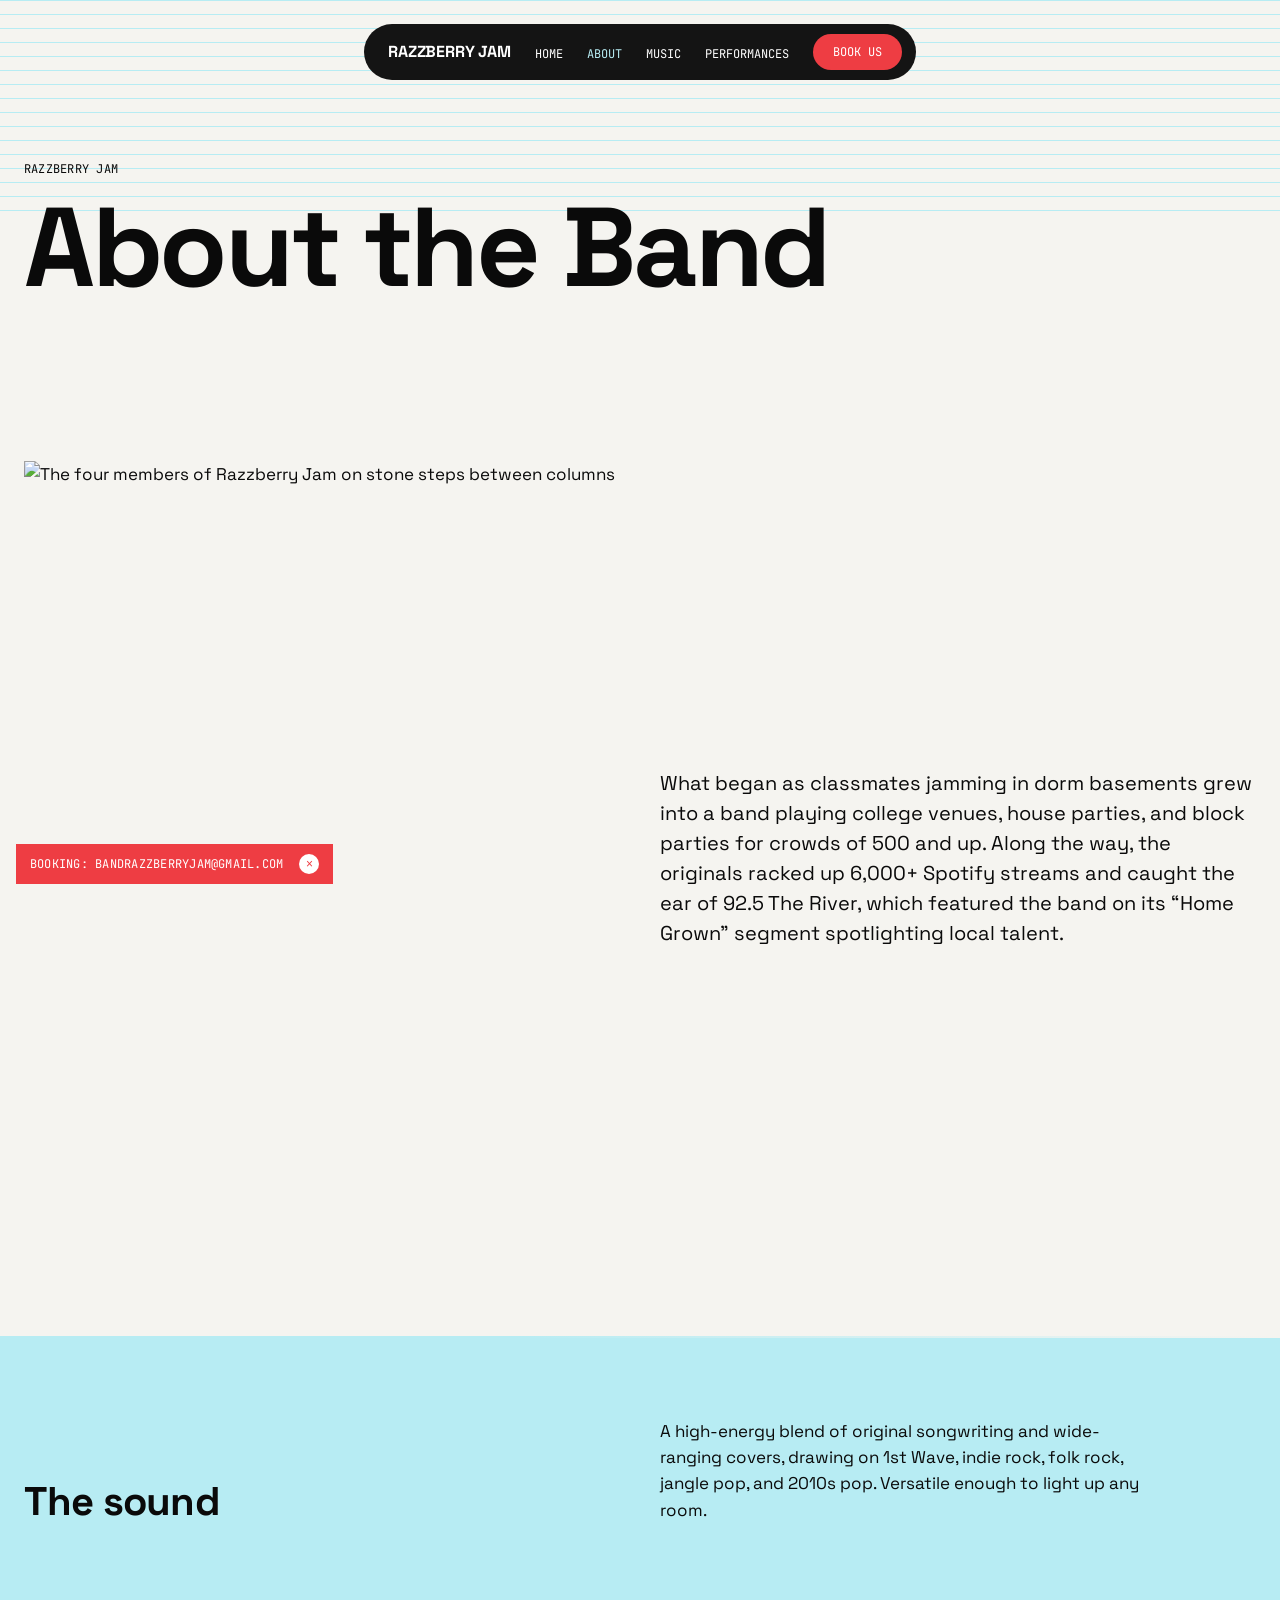
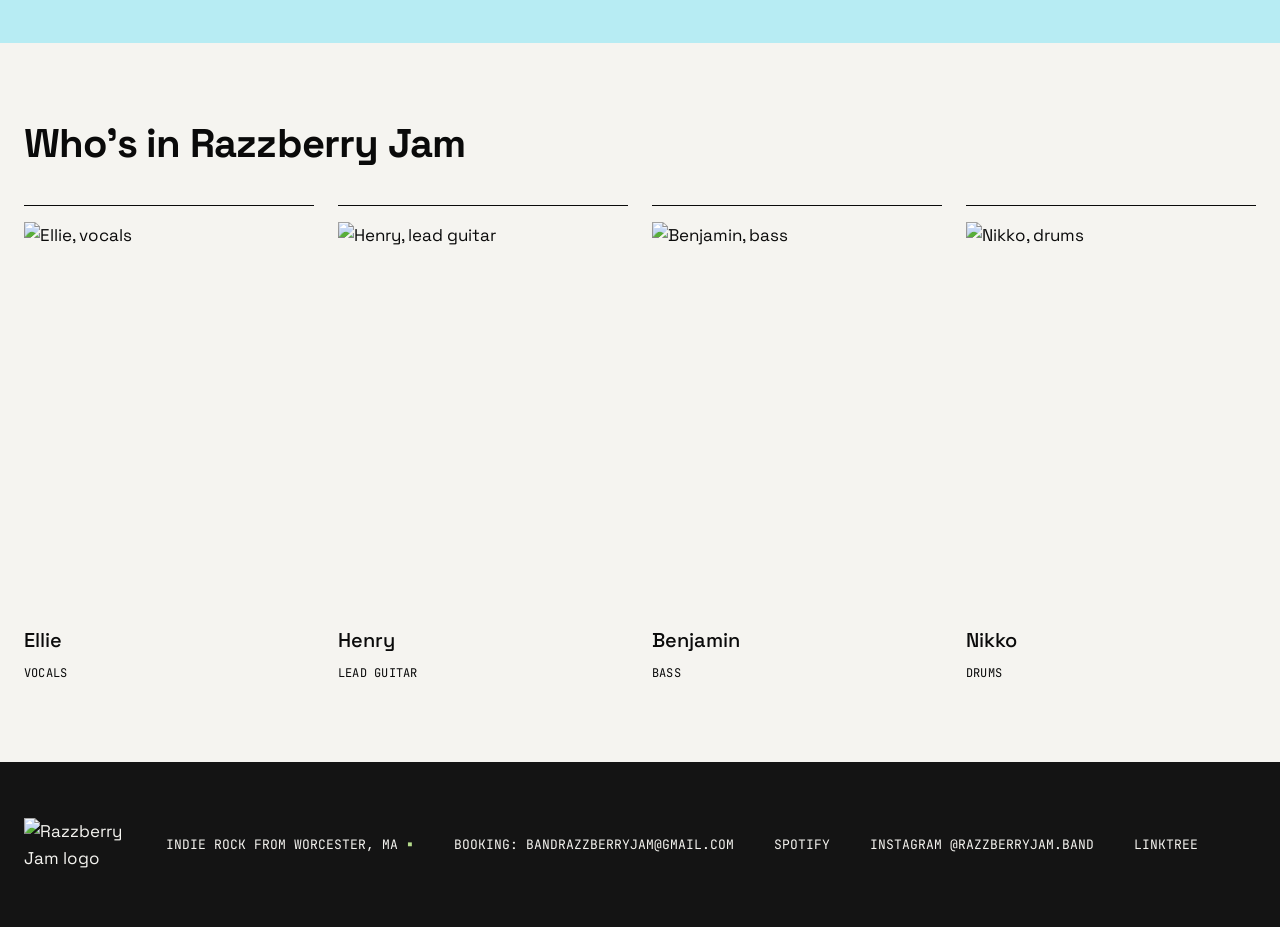
==== about.html @ fbe99e5a "Add files via upload" ====
<!DOCTYPE html>
<html lang="en">
<head>
  <meta charset="UTF-8">
  <meta name="viewport" content="width=device-width, initial-scale=1.0">
  <title>About Razzberry Jam — Worcester, MA Indie Band</title>
  <meta name="description" content="Meet Razzberry Jam, a four-piece indie band from Worcester, MA. Formed by college classmates, featured on 92.5 The River, and built for live rooms of every size.">
  <link rel="preconnect" href="https://fonts.googleapis.com">
  <link rel="preconnect" href="https://fonts.gstatic.com" crossorigin>
  <link href="https://fonts.googleapis.com/css2?family=Space+Grotesk:wght@400;500;700&family=JetBrains+Mono:wght@400;700&display=swap" rel="stylesheet">
  <link rel="stylesheet" href="styles.css">
  <link rel="icon" type="image/png" href="assets/logo.png">
</head>
<body>

  <div class="nav-wrap">
    <nav class="nav" aria-label="Main">
      <a class="wordmark" href="index.html">RAZZBERRY JAM</a>
      <ul>
        <li><a href="index.html">Home</a></li>
        <li><a href="about.html" aria-current="page">About</a></li>
        <li><a href="music.html">Music</a></li>
        <li><a href="performances.html">Performances</a></li>
      </ul>
      <a class="btn btn-red" href="mailto:bandrazzberryjam@gmail.com">Book Us</a>
    </nav>
  </div>

  <!-- Hero -->
  <header class="hero">
    <div class="hero-stripes stripes" aria-hidden="true"></div>
    <div class="container">
      <span class="eyebrow">Razzberry Jam</span>
      <h1 class="display">About the Band</h1>
    </div>
  </header>

  <!-- Story -->
  <section>
    <div class="container">
      <div class="story-split">
        <div class="plate"><img src="assets/band-steps.jpg" alt="The four members of Razzberry Jam on stone steps between columns"></div>
        <p>What began as classmates jamming in dorm basements grew into a band playing college venues, house parties, and block parties for crowds of 500 and up. Along the way, the originals racked up 6,000+ Spotify streams and caught the ear of 92.5 The River, which featured the band on its &ldquo;Home Grown&rdquo; segment spotlighting local talent.</p>
      </div>
    </div>
  </section>

  <hr class="divider">

  <!-- Sound -->
  <section class="ice-band">
    <div class="container">
      <div class="section-header">
        <h2>The sound</h2>
        <p>A high-energy blend of original songwriting and wide-ranging covers, drawing on 1st Wave, indie rock, folk rock, jangle pop, and 2010s pop. Versatile enough to light up any room.</p>
      </div>
    </div>
  </section>

  <!-- Members -->
  <section>
    <div class="container">
      <h2>Who's in Razzberry Jam</h2>
      <div class="member-grid">
        <div>
          <img src="assets/member-ellie.jpg" alt="Ellie, vocals">
          <span class="name">Ellie</span><span class="role">Vocals</span>
        </div>
        <div>
          <img src="assets/member-henry.jpg" alt="Henry, lead guitar">
          <span class="name">Henry</span><span class="role">Lead Guitar</span>
        </div>
        <div>
          <img src="assets/member-benjamin.jpg" alt="Benjamin, bass">
          <span class="name">Benjamin</span><span class="role">Bass</span>
        </div>
        <div>
          <img src="assets/member-nikko.jpg" alt="Nikko, drums">
          <span class="name">Nikko</span><span class="role">Drums</span>
        </div>
      </div>
    </div>
  </section>

  <footer>
    <div class="container">
      <img class="footer-logo" src="assets/logo.png" alt="Razzberry Jam logo">
      <div class="meta">
        <span>Indie rock from Worcester, MA <span class="tick">&#9642;</span></span>
        <a href="mailto:bandrazzberryjam@gmail.com">Booking: bandrazzberryjam@gmail.com</a>
        <a href="https://open.spotify.com/artist/3LFaPOnIZ1qrPua2B89dBh">Spotify</a>
        <a href="https://instagram.com/razzberryjam.band">Instagram @razzberryjam.band</a>
        <a href="https://linktr.ee/razzberryjam">Linktree</a>
      </div>
    </div>
  </footer>

  <!-- Sticky booking bar -->
  <div class="booking-bar" id="bookingBar">
    <a href="mailto:bandrazzberryjam@gmail.com">Booking: bandrazzberryjam@gmail.com</a>
    <button aria-label="Dismiss" onclick="document.getElementById('bookingBar').remove()">&times;</button>
  </div>

</body>
</html>
                                                                                                                                                                                                                                                                                                                                                                                                                                                                                                                 
---- styles.css ----
/* ============================================================
   Razzberry Jam — styles.css
   Every value traces to DESIGN.md. Zero shadows. Flat everything.
   ============================================================ */

:root {
  /* Colors — brand */
  --color-paper: #F5F4F0;
  --color-paper-dim: #E9E7E0;
  --color-ink: #0A0A0A;
  --color-razz-red: #EE3D43;
  --color-ice-blue: #B7ECF3;
  --color-leaf-green: #B5DB8B;
  --color-char: #141414;
  --gradient-divider: linear-gradient(90deg, #B7ECF3 40%, #F5F4F0 100%);

  /* Typography */
  --font-display: 'Space Grotesk', Inter, ui-sans-serif, system-ui, sans-serif;
  --font-mono: 'JetBrains Mono', 'IBM Plex Mono', ui-monospace, monospace;

  --text-display: clamp(56px, 9vw, 112px);
  --leading-display: 0.95;
  --tracking-display: -0.03em;
  --text-heading: 40px;
  --leading-heading: 1.05;
  --tracking-heading: -0.02em;
  --text-heading-sm: 24px;
  --text-subheading: 20px;
  --text-body: 17px;
  --leading-body: 1.55;
  --text-body-sm: 14px;
  --text-label: 13px;
  --text-eyebrow: 12px;
  --tracking-eyebrow: 0.02em;

  /* Spacing & layout */
  --spacing-8: 8px;  --spacing-16: 16px; --spacing-24: 24px;
  --spacing-40: 40px; --spacing-56: 56px; --spacing-80: 80px; --spacing-96: 96px;
  --section-gap: 80px;
  --element-gap: 12px;
  --page-max-width: 1280px;

  /* Radius */
  --radius-buttons: 9999px;
  --radius-navpill: 64px;
  --radius-media: 0px;
  --radius-inputs: 2px;
}

/* ---------- Reset ---------- */
*, *::before, *::after { box-sizing: border-box; margin: 0; padding: 0; }
html { scroll-behavior: smooth; }
body {
  background: var(--color-paper);
  color: var(--color-ink);
  font-family: var(--font-display);
  font-size: var(--text-body);
  line-height: var(--leading-body);
  -webkit-font-smoothing: antialiased;
}
img { display: block; max-width: 100%; }
a { color: inherit; }

/* ---------- Type roles ---------- */
.display {
  font-size: var(--text-display);
  line-height: var(--leading-display);
  letter-spacing: var(--tracking-display);
  font-weight: 700;
  text-wrap: balance;
}
h2, .heading {
  font-size: var(--text-heading);
  line-height: var(--leading-heading);
  letter-spacing: var(--tracking-heading);
  font-weight: 700;
}
.heading-sm { font-size: var(--text-heading-sm); line-height: 1.2; letter-spacing: -0.01em; font-weight: 500; }
.subheading { font-size: var(--text-subheading); line-height: 1.35; font-weight: 400; }
.eyebrow {
  font-family: var(--font-mono);
  font-size: var(--text-eyebrow);
  letter-spacing: var(--tracking-eyebrow);
  text-transform: uppercase;
  display: block;
  margin-bottom: var(--spacing-16);
}
.mono-label {
  font-family: var(--font-mono);
  font-size: var(--text-label);
  text-transform: uppercase;
  line-height: 1.2;
}

/* ---------- Layout helpers ---------- */
.container { max-width: var(--page-max-width); margin: 0 auto; padding: 0 var(--spacing-24); }
section { padding: var(--spacing-80) 0; }

/* Two-column section header (Telepathic) */
.section-header {
  display: grid;
  grid-template-columns: 1fr 1fr;
  gap: var(--spacing-40);
  align-items: end;
  margin-bottom: var(--spacing-40);
}
.section-header p { max-width: 480px; }

/* Gradient divider — the only gradient in the system */
.divider { height: 2px; border: 0; background: var(--gradient-divider); }

/* Ice masthead stripes (Sing-sing, recolored) */
.stripes {
  background-image: repeating-linear-gradient(
    to bottom,
    var(--color-ice-blue) 0, var(--color-ice-blue) 1px,
    transparent 1px, transparent 14px
  );
}

/* ---------- Nav — floating char pill ---------- */
.nav-wrap {
  position: fixed;
  top: var(--spacing-24);
  left: 0; right: 0;
  display: flex;
  justify-content: center;
  z-index: 100;
  pointer-events: none;
  padding: 0 var(--spacing-16);
}
.nav {
  pointer-events: auto;
  background: var(--color-char);
  border-radius: var(--radius-navpill);
  display: flex;
  align-items: center;
  gap: var(--spacing-24);
  padding: 10px 14px 10px 24px;
}
.nav .wordmark {
  color: #fff;
  font-weight: 700;
  font-size: 16px;
  letter-spacing: -0.01em;
  text-decoration: none;
  white-space: nowrap;
}
.nav ul { display: flex; list-style: none; gap: var(--spacing-24); }
.nav ul a {
  color: #fff;
  font-family: var(--font-mono);
  font-size: var(--text-eyebrow);
  text-transform: uppercase;
  text-decoration: none;
}
.nav ul a:hover, .nav ul a[aria-current="page"] { color: var(--color-ice-blue); }

/* ---------- Buttons — pills only ---------- */
.btn {
  display: inline-block;
  font-family: var(--font-mono);
  font-size: var(--text-eyebrow);
  text-transform: uppercase;
  text-decoration: none;
  border-radius: var(--radius-buttons);
  padding: 16px 28px;
  line-height: 1;
}
.btn-red { background: var(--color-razz-red); color: #fff; }
.btn-red:hover { background: var(--color-ink); }
.btn-ink { background: var(--color-ink); color: var(--color-paper); }
.btn-ink:hover { background: var(--color-razz-red); color: #fff; }
.btn-ghost { background: transparent; color: var(--color-ink); border: 1px solid var(--color-ink); }
.btn-ghost:hover { background: var(--color-ink); color: var(--color-paper); }
.btn-ghost.on-dark { color: var(--color-paper); border-color: var(--color-paper); }
.btn-ghost.on-dark:hover { background: var(--color-paper); color: var(--color-ink); }
.nav .btn { padding: 12px 20px; }

/* ---------- Hero ---------- */
.hero {
  padding-top: 160px;
  padding-bottom: var(--spacing-80);
  position: relative;
}
.hero .eyebrow { color: var(--color-ink); }
.hero-stripes {
  position: absolute;
  top: 0; left: 0; right: 0;
  height: 220px;
  z-index: -1;
}
.hero .display { max-width: 20ch; }
.hero .sub {
  font-size: var(--text-subheading);
  max-width: 560px;
  margin-top: var(--spacing-24);
}
.hero .cta-row {
  display: flex;
  flex-wrap: wrap;
  gap: var(--element-gap);
  margin-top: var(--spacing-40);
  align-items: center;
}

/* ---------- Hero logo lockup ---------- */
.hero-lockup {
  display: flex;
  align-items: center;
  gap: var(--spacing-40);
}
.hero-lockup img {
  width: clamp(150px, 24vw, 300px);
  height: auto;
  flex-shrink: 0;
}
@media (max-width: 700px) {
  .hero-lockup { flex-direction: column; align-items: flex-start; gap: var(--spacing-24); }
  .hero-lockup img { width: clamp(140px, 40vw, 200px); }
}

/* ---------- Footer logo ---------- */
footer .container {
  display: flex;
  align-items: center;
  gap: var(--spacing-40);
  flex-wrap: wrap;
}
footer .footer-logo {
  width: clamp(71px, 8vw, 107px);
  height: auto;
  flex-shrink: 0;
}
footer .meta { flex: 1; min-width: 260px; }

/* ---------- Stat hairline grid (Superlocal) ---------- */
.stat-grid {
  display: grid;
  grid-template-columns: repeat(3, 1fr);
  border: 1px solid var(--color-ink);
}
.stat-grid > div {
  padding: var(--spacing-40) var(--spacing-24);
  border-right: 1px solid var(--color-ink);
}
.stat-grid > div:last-child { border-right: 0; }
.stat-grid .num {
  font-size: var(--text-heading);
  font-weight: 700;
  letter-spacing: var(--tracking-heading);
  line-height: 1;
  display: block;
  margin-bottom: var(--spacing-16);
}
.stat-grid .mono-label { color: var(--color-ink); }

/* ---------- Photo plates — raw crops, 0 radius ---------- */
.plate { border-radius: var(--radius-media); }
.plate img { width: 100%; height: 100%; object-fit: cover; border-radius: 0; }
.plate.full-bleed { width: 100%; }
.plate.tall img { aspect-ratio: 4 / 3; }

.photo-band { padding: 0; }
.photo-band img, .photo-band video { width: 100%; max-height: 640px; object-fit: cover; display: block; }

/* Rotated gutter caption (Sing-sing) */
.plate-row { display: grid; grid-template-columns: 1fr 48px; gap: var(--element-gap); }
.rotated-caption {
  writing-mode: vertical-rl;
  transform: rotate(180deg);
  font-family: var(--font-mono);
  font-size: var(--text-eyebrow);
  text-transform: uppercase;
  letter-spacing: var(--tracking-eyebrow);
  align-self: end;
}

/* ---------- Story split (About): image left, story text right ---------- */
.story-split {
  display: grid;
  grid-template-columns: 1fr 1fr;
  gap: var(--spacing-40);
  align-items: center;
}
.story-split img {
  width: 100%;
  aspect-ratio: 3 / 4;
  object-fit: cover;
  border-radius: var(--radius-media);
}
.story-split p { font-size: var(--text-subheading); line-height: 1.5; max-width: 34em; }
@media (max-width: 900px) {
  .story-split { grid-template-columns: 1fr; }
}

/* ---------- Ice wash band ---------- */
.ice-band { background: var(--color-ice-blue); }

/* ---------- Char band ---------- */
.char-band { background: var(--color-char); color: var(--color-paper); }

/* ---------- Dim band ---------- */
.dim-band { background: var(--color-paper-dim); }

/* ---------- Song cover grid ---------- */
.song-grid {
  display: grid;
  grid-template-columns: repeat(3, 1fr);
  gap: var(--spacing-24);
}
.song-card {
  text-decoration: none;
  display: block;
}
.song-card img {
  width: 100%;
  aspect-ratio: 1 / 1;
  object-fit: cover;
  border-radius: var(--radius-media);
  margin-bottom: var(--spacing-16);
}
.song-card .title {
  display: block;
  font-size: var(--text-heading-sm);
  font-weight: 500;
  letter-spacing: -0.01em;
  margin-bottom: var(--spacing-8);
}
.song-card:hover .title { color: var(--color-razz-red); }
@media (max-width: 700px) {
  .song-grid { grid-template-columns: 1fr; }
}

/* ---------- Member grid ---------- */
.member-grid {
  display: grid;
  grid-template-columns: repeat(4, 1fr);
  gap: var(--spacing-24);
  margin-top: var(--spacing-40);
}
.member-grid .name { font-size: var(--text-subheading); font-weight: 500; }
.member-grid .role {
  font-family: var(--font-mono);
  font-size: var(--text-eyebrow);
  text-transform: uppercase;
  letter-spacing: var(--tracking-eyebrow);
  margin-top: var(--spacing-8);
  display: block;
}
.member-grid > div { border-top: 1px solid var(--color-ink); padding-top: var(--spacing-16); }
.member-grid img {
  width: 100%;
  aspect-ratio: 3 / 4;
  object-fit: cover;
  border-radius: var(--radius-media);
  margin-bottom: var(--spacing-16);
}

/* ---------- Link list ---------- */
.link-rows { border-top: 1px solid var(--color-ink); }
.link-rows a {
  display: flex;
  justify-content: space-between;
  align-items: baseline;
  padding: var(--spacing-16) 0;
  border-bottom: 1px solid var(--color-ink);
  text-decoration: none;
  font-size: var(--text-subheading);
  font-weight: 500;
}
.link-rows a:hover { color: var(--color-razz-red); }

/* ---------- Bottom CTA strip ---------- */
.cta-strip { text-align: left; }
.cta-strip .heading { max-width: 16ch; }
.cta-strip .inner {
  display: grid;
  grid-template-columns: 1fr auto;
  gap: var(--spacing-40);
  align-items: center;
}

/* ---------- Feature band — donor skeleton (two-col dark band, text left / live media right), skinned per DESIGN.md ---------- */
.feature-band { padding: 0; }
.feature-band .inner-grid {
  display: grid;
  grid-template-columns: 1fr 1fr;
  min-height: 480px;
}
.feature-band .copy {
  padding: var(--spacing-80) var(--spacing-40);
  display: flex;
  flex-direction: column;
  justify-content: center;
  align-items: flex-start;
  gap: var(--spacing-24);
}
.feature-band .copy .heading { max-width: 14ch; }
.feature-band .media { position: relative; }
.feature-band video {
  position: absolute;
  inset: 0;
  width: 100%;
  height: 100%;
  object-fit: cover;
  display: block;
  border-radius: var(--radius-media);
}
@media (max-width: 900px) {
  .feature-band .inner-grid { grid-template-columns: 1fr; }
  .feature-band .media { min-height: 320px; }
  .feature-band .copy { padding: var(--spacing-56) var(--spacing-24); }
}

/* ---------- Performances video grid ---------- */
.perf-grid {
  display: grid;
  grid-template-columns: 1fr 1fr;
  gap: var(--spacing-24);
  align-items: start;
}
.perf-grid video {
  width: 100%;
  display: block;
  border-radius: var(--radius-media);
  background: var(--color-ink);
}
.perf-grid video.wide { grid-column: 1 / -1; }
.perf-grid video.vertical { max-width: 400px; justify-self: center; }
@media (max-width: 700px) {
  .perf-grid { grid-template-columns: 1fr; }
  .perf-grid video.vertical { max-width: 100%; }
}

/* ---------- Sticky booking bar (About & Music) ---------- */
.booking-bar {
  position: fixed;
  left: var(--spacing-16);
  bottom: var(--spacing-16);
  z-index: 90;
  background: var(--color-razz-red);
  color: #fff;
  display: flex;
  align-items: center;
  gap: var(--spacing-16);
  padding: 10px 14px;
}
.booking-bar a {
  color: #fff;
  font-family: var(--font-mono);
  font-size: var(--text-eyebrow);
  text-transform: uppercase;
  text-decoration: none;
  letter-spacing: var(--tracking-eyebrow);
}
.booking-bar button {
  background: #fff;
  color: var(--color-razz-red);
  border: 0;
  border-radius: var(--radius-buttons);
  width: 20px; height: 20px;
  font-size: 12px;
  line-height: 1;
  cursor: pointer;
}

/* ---------- Footer ---------- */
footer { background: var(--color-char); color: var(--color-paper); padding: var(--spacing-56) 0; }
footer .big-wordmark {
  font-size: clamp(40px, 8vw, 104px);
  font-weight: 700;
  letter-spacing: var(--tracking-display);
  line-height: 0.95;
  margin-bottom: var(--spacing-56);
}
footer .meta {
  display: flex;
  flex-wrap: wrap;
  gap: var(--spacing-8) var(--spacing-40);
  font-family: var(--font-mono);
  font-size: var(--text-label);
  text-transform: uppercase;
}
footer .meta a { color: var(--color-paper); text-decoration: none; }
footer .meta a:hover { color: var(--color-ice-blue); }
footer .tick { color: var(--color-leaf-green); }

/* ---------- Hero photo variant (p
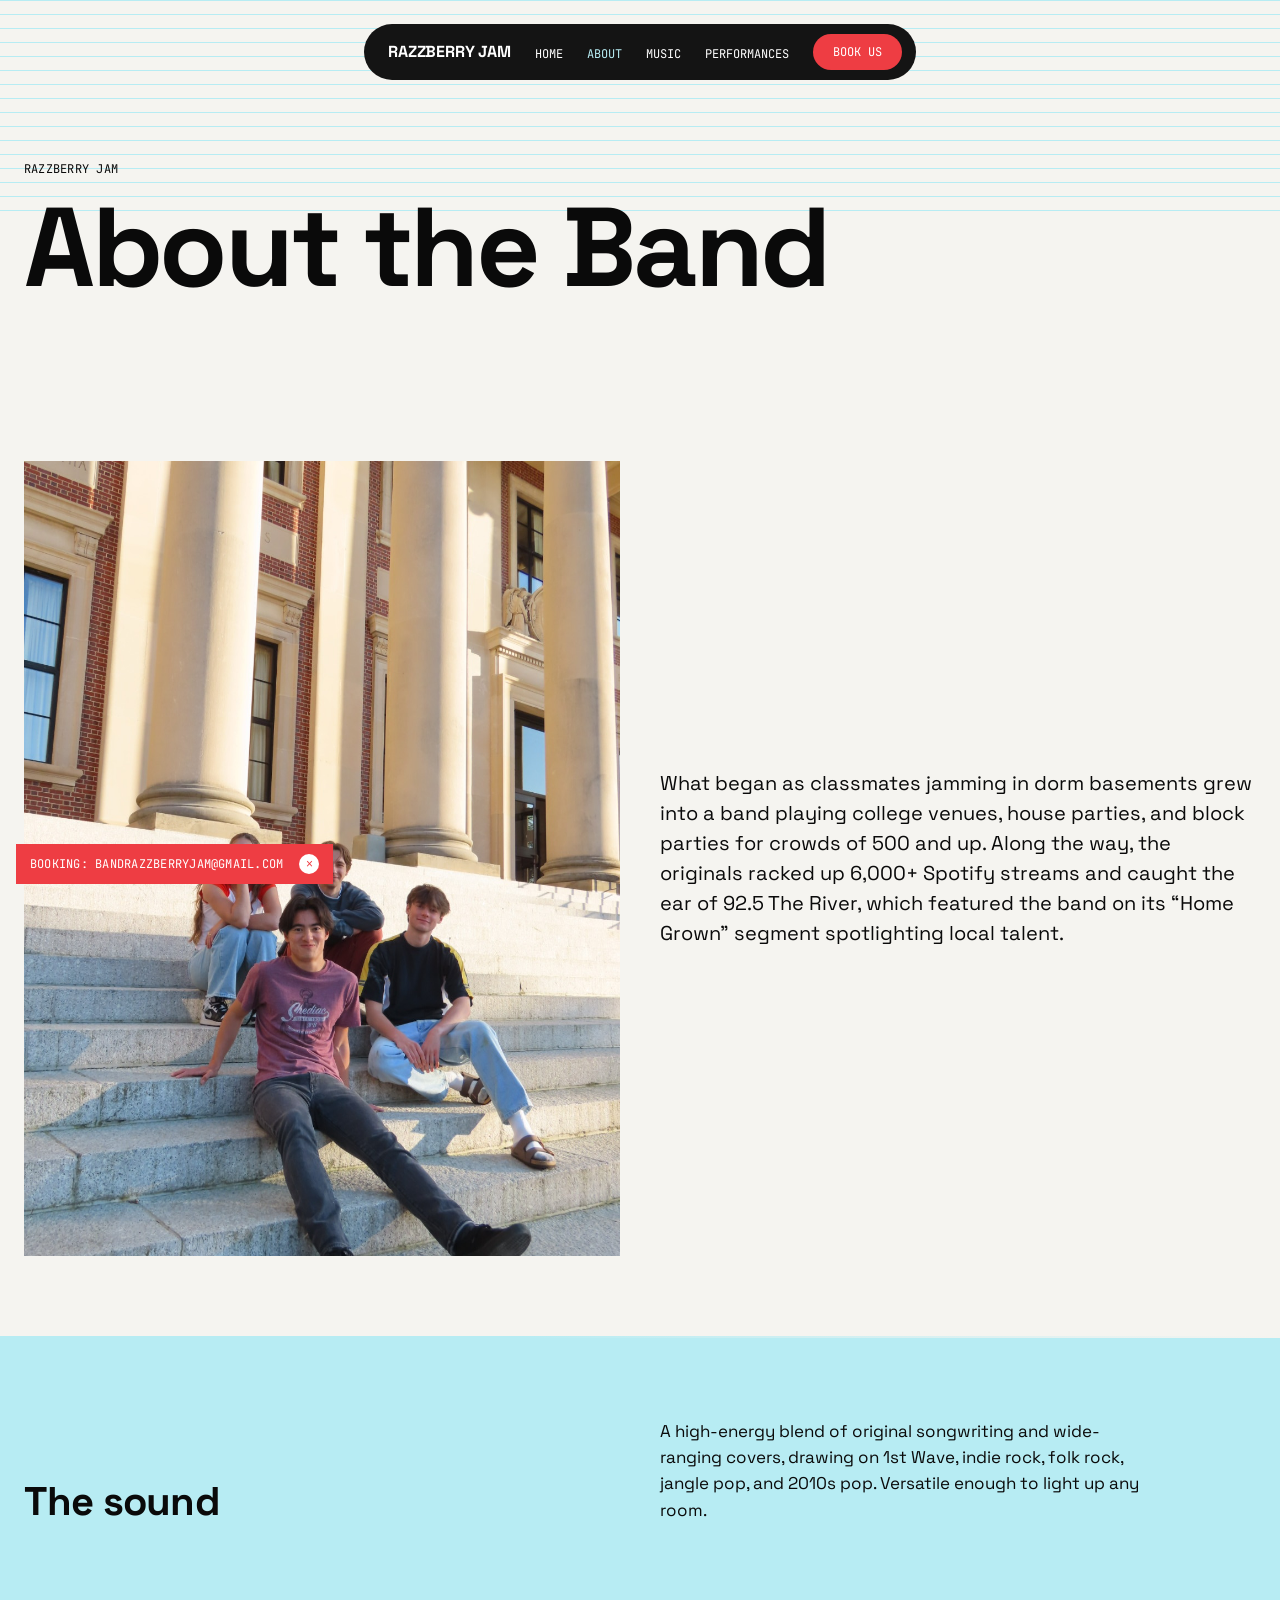
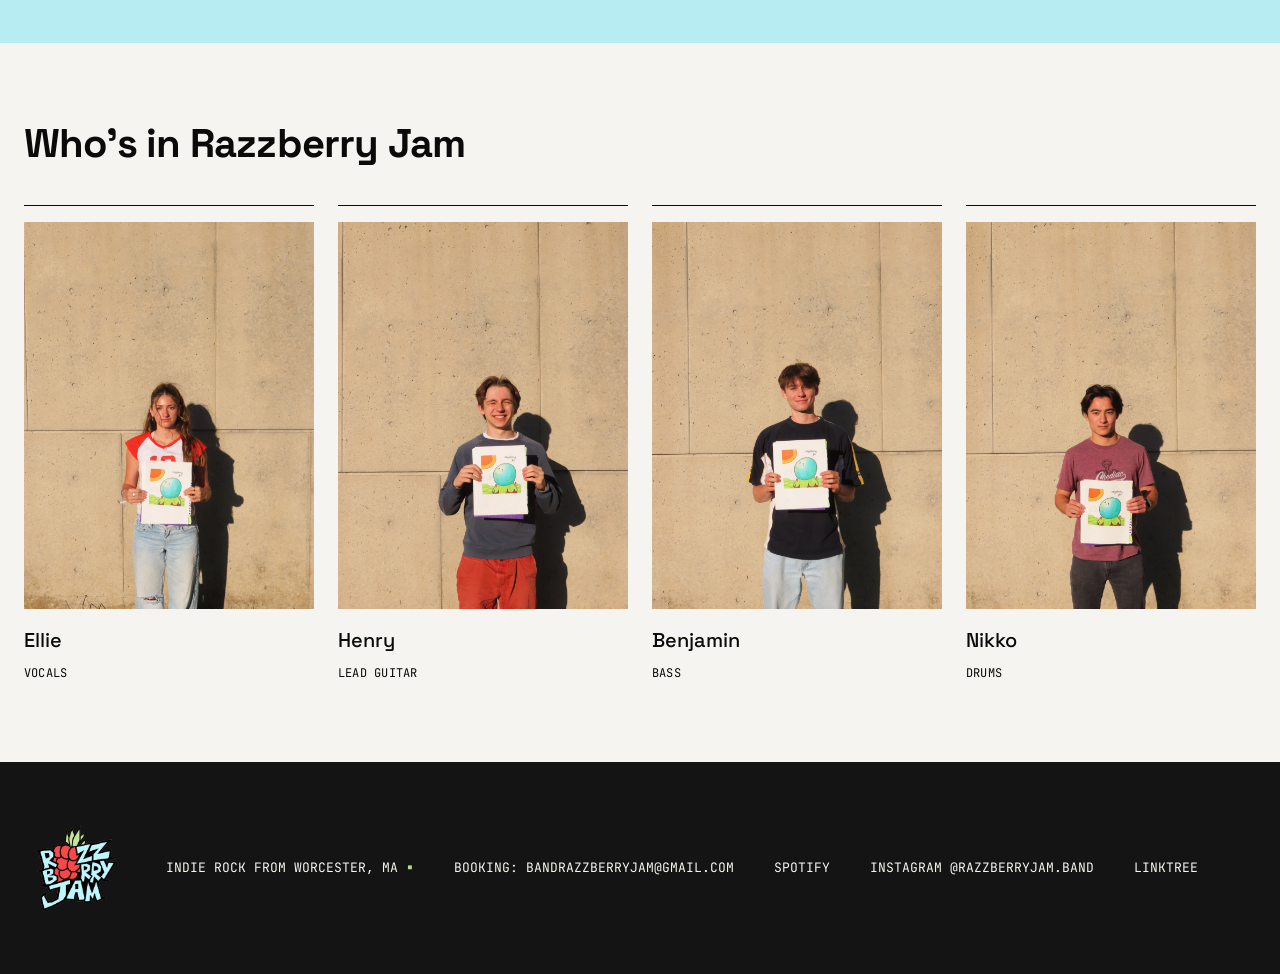
==== commit 597ecad4: "Add files via upload" ====
--- a/about.html
+++ b/about.html
@@ -9,7 +9,7 @@
   <link rel="preconnect" href="https://fonts.gstatic.com" crossorigin>
   <link href="https://fonts.googleapis.com/css2?family=Space+Grotesk:wght@400;500;700&family=JetBrains+Mono:wght@400;700&display=swap" rel="stylesheet">
   <link rel="stylesheet" href="styles.css">
-  <link rel="icon" type="image/png" href="assets/logo.png">
+  <link rel="icon" type="image/png" href="logo.png">
 </head>
 <body>
 
@@ -39,7 +39,7 @@
   <section>
     <div class="container">
       <div class="story-split">
-        <div class="plate"><img src="assets/band-steps.jpg" alt="The four members of Razzberry Jam on stone steps between columns"></div>
+        <div class="plate"><img src="band-steps.jpg" alt="The four members of Razzberry Jam on stone steps between columns"></div>
         <p>What began as classmates jamming in dorm basements grew into a band playing college venues, house parties, and block parties for crowds of 500 and up. Along the way, the originals racked up 6,000+ Spotify streams and caught the ear of 92.5 The River, which featured the band on its &ldquo;Home Grown&rdquo; segment spotlighting local talent.</p>
       </div>
     </div>
@@ -63,19 +63,19 @@
       <h2>Who's in Razzberry Jam</h2>
       <div class="member-grid">
         <div>
-          <img src="assets/member-ellie.jpg" alt="Ellie, vocals">
+          <img src="member-ellie.jpg" alt="Ellie, vocals">
           <span class="name">Ellie</span><span class="role">Vocals</span>
         </div>
         <div>
-          <img src="assets/member-henry.jpg" alt="Henry, lead guitar">
+          <img src="member-henry.jpg" alt="Henry, lead guitar">
           <span class="name">Henry</span><span class="role">Lead Guitar</span>
         </div>
         <div>
-          <img src="assets/member-benjamin.jpg" alt="Benjamin, bass">
+          <img src="member-benjamin.jpg" alt="Benjamin, bass">
           <span class="name">Benjamin</span><span class="role">Bass</span>
         </div>
         <div>
-          <img src="assets/member-nikko.jpg" alt="Nikko, drums">
+          <img src="member-nikko.jpg" alt="Nikko, drums">
           <span class="name">Nikko</span><span class="role">Drums</span>
         </div>
       </div>
@@ -84,7 +84,7 @@
 
   <footer>
     <div class="container">
-      <img class="footer-logo" src="assets/logo.png" alt="Razzberry Jam logo">
+      <img class="footer-logo" src="logo.png" alt="Razzberry Jam logo">
       <div class="meta">
         <span>Indie rock from Worcester, MA <span class="tick">&#9642;</span></span>
         <a href="mailto:bandrazzberryjam@gmail.com">Booking: bandrazzberryjam@gmail.com</a>
